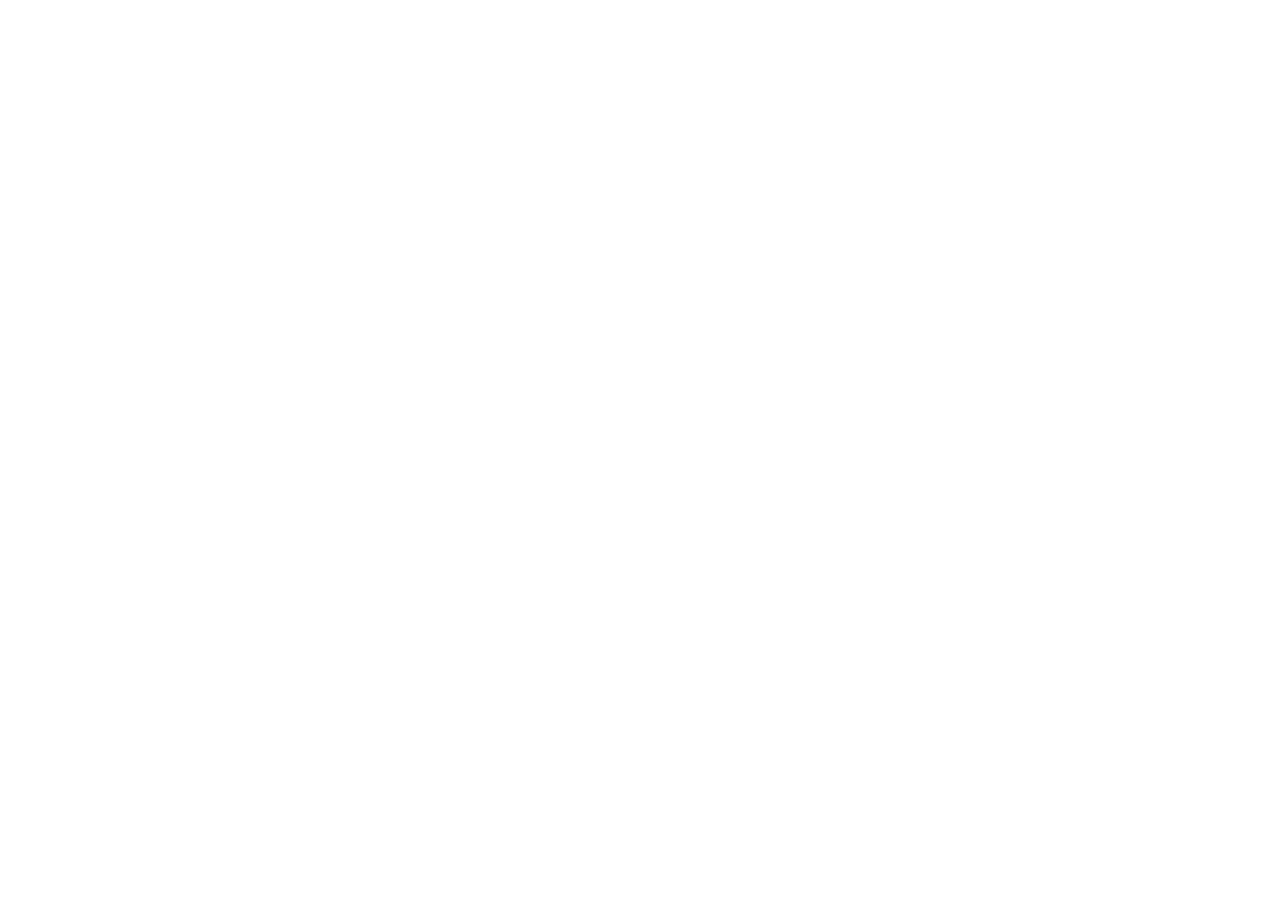
==== index.html @ 76b5f0b9 "first commit" ====
<!DOCTYPE html>
<html lang="en">
  <head>
    <meta charset="UTF-8" />
    <meta name="viewport" content="width=device-width, initial-scale=1.0" />
    <title>Profile | Raditya A. Rachmadie</title>
    <!-- Style CSS -->
    <link rel="stylesheet" href="style.css">
    <!-- Poppins font -->
    <link rel="preconnect" href="https://fonts.googleapis.com" />
    <link rel="preconnect" href="https://fonts.gstatic.com" crossorigin />
    <link
      href="https://fonts.googleapis.com/css2?family=Poppins:ital,wght@0,100;0,200;0,300;0,400;0,500;0,600;0,700;0,800;0,900;1,100;1,200;1,300;1,400;1,500;1,600;1,700;1,800;1,900&display=swap"
      rel="stylesheet"
    />
  </head>
  <body></body>
</html>
---- style.css ----
* {
  margin: 0;
  padding: 0;
}

body {
  font-family: 'poppins', sans-serif;
}
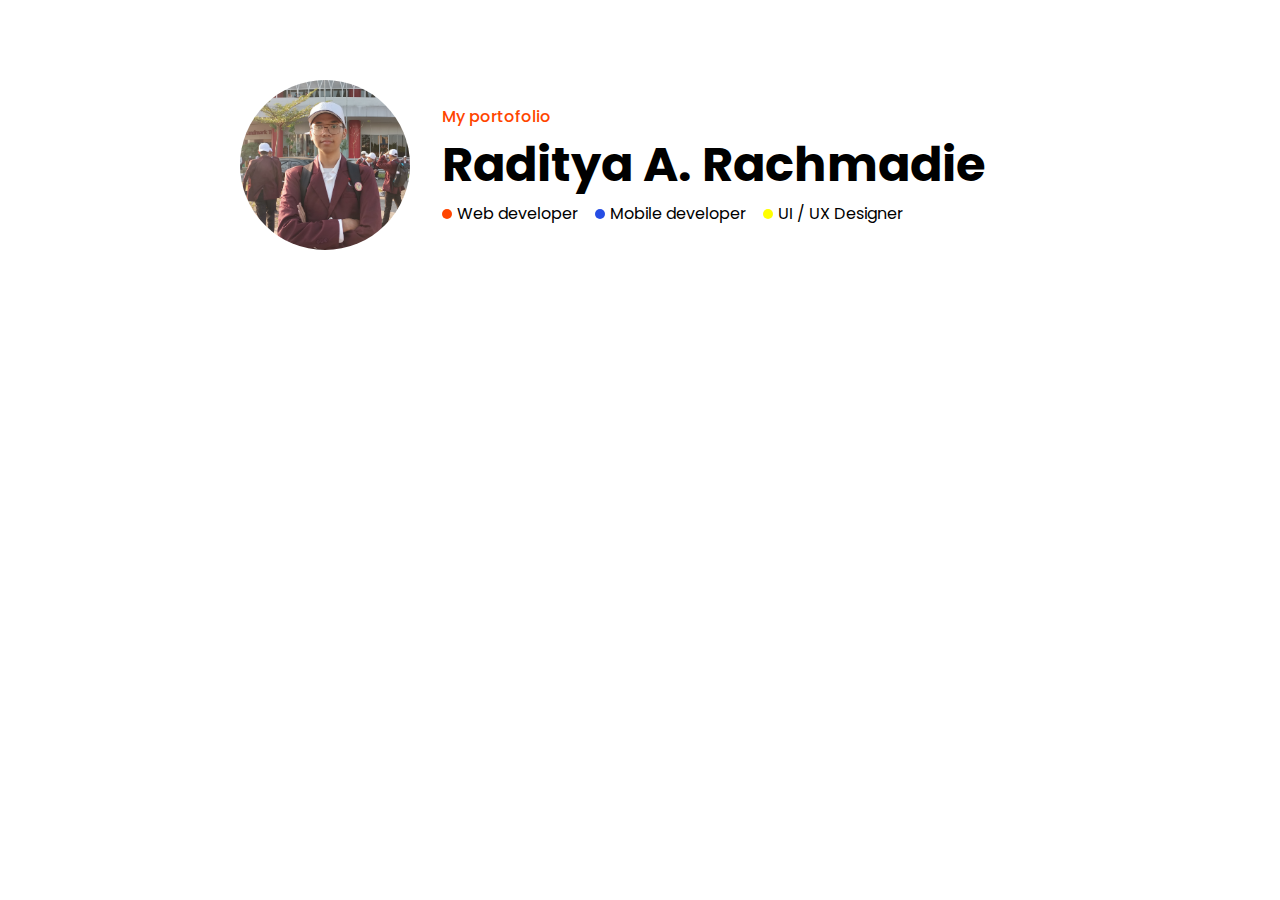
==== commit 26898144: "Feat: make header" ====
--- a/index.html
+++ b/index.html
@@ -14,5 +14,29 @@
       rel="stylesheet"
     />
   </head>
-  <body></body>
+  <body>
+    <header>
+      <img src="img/profile.jpg" alt="Photo of me">
+      <div class="header-information">
+        <p>My portofolio</p>
+        <h2>Raditya A. Rachmadie</h2>
+        <div class="role-wrapper">
+          <div class="role">
+            <div class="dot orange"></div>
+            <p>Web developer</p>
+          </div>
+          <div class="role">
+            <div class="dot blue"></div>
+            <p>Mobile developer</p>
+          </div>
+          <div class="role">
+            <div class="dot yellow"></div>
+            <p>UI / UX Designer</p>
+          </div>
+        </div>
+      </div>
+    </header>
+
+    <script src="script.js"></script>
+  </body>
 </html>
--- a/style.css
+++ b/style.css
@@ -3,6 +3,70 @@
   padding: 0;
 }
 
+:root {
+  --orange-primary: #FF4500;
+  --orange-secondary: #FFA500;
+  --blue-primary: #264DE4;
+  --yellow-primary: #FFFF00;
+}
+
 body {
   font-family: 'poppins', sans-serif;
+  padding: 5em 15em;
+}
+
+header {
+  display: flex;
+  align-items: center;
+  gap: 2em;
+}
+
+header > img {
+  width: 170px;
+  border-radius: 100%;
+  aspect-ratio: 1/1;
+  object-fit: cover;
+}
+
+.header-information {
+  display: flex;
+  flex-direction: column;
+}
+
+.header-information > p {
+  color: var(--orange-primary);
+  font-weight: 500;
+}
+
+.header-information > h2 {
+  font-size: 3rem;
+}
+
+.role-wrapper {
+  display: flex;
+  gap: 1em;
+}
+
+.role {
+  display: flex;
+  gap: 5px;
+  align-items: center;
+}
+
+.role > .dot {
+  width: 10px;
+  height: 10px;
+  border-radius: 100%;
+}
+
+.role > .dot.orange {
+  background-color: var(--orange-primary);
+}
+
+.role > .dot.blue {
+  background-color: var(--blue-primary);
+}
+
+.role > .dot.yellow {
+  background-color: var(--yellow-primary);
 }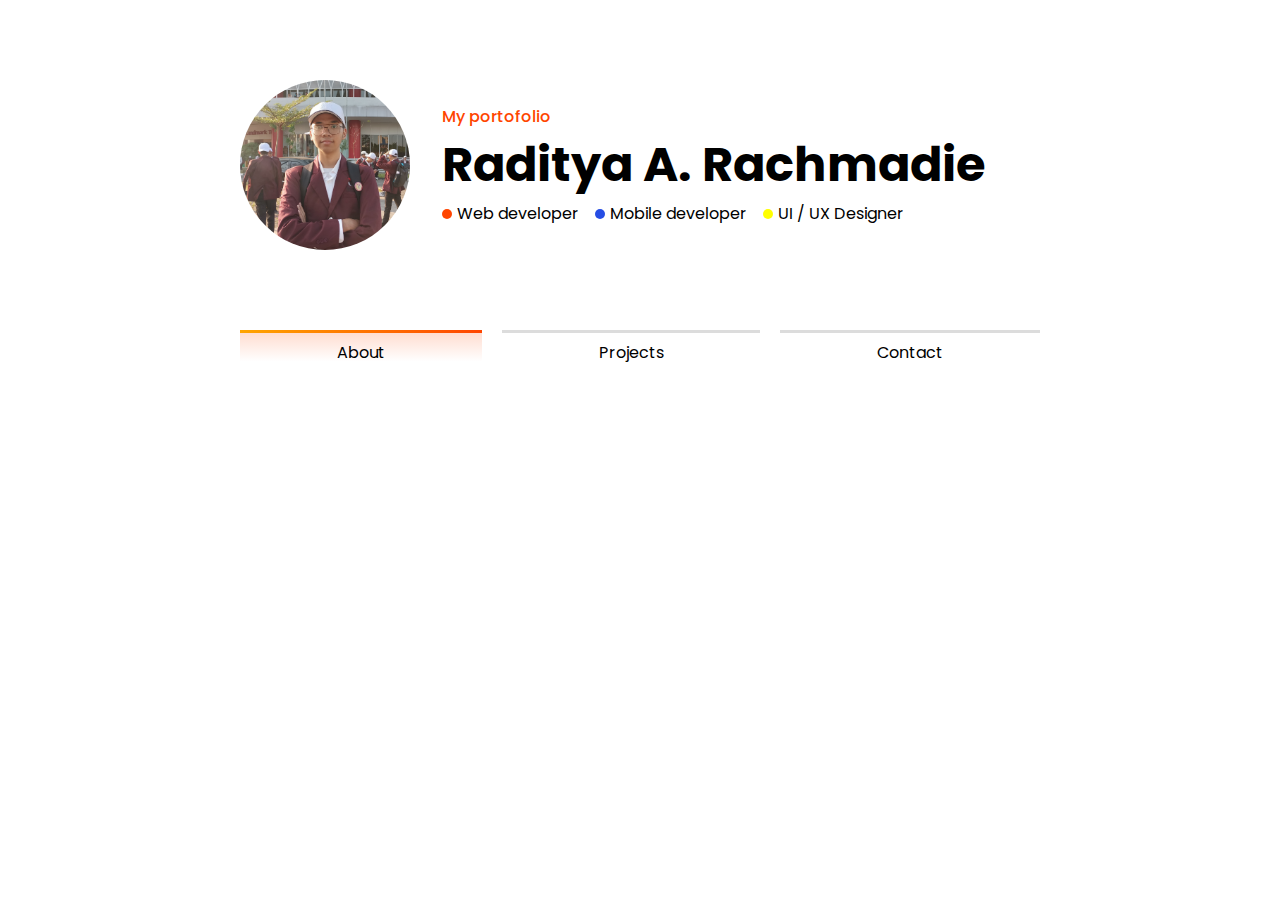
==== commit 84520097: "Feat: make navigation" ====
--- a/index.html
+++ b/index.html
@@ -37,6 +37,20 @@
       </div>
     </header>
 
+    <main>
+      <nav>
+        <a href="/" class="nav-link active">
+          <p>About</p>
+        </a>
+        <a href="/projects" class="nav-link">
+          <p>Projects</p>
+        </a>
+        <a href="/contact" class="nav-link">
+          <p>Contact</p>
+        </a>
+      </nav>
+    </main>
+
     <script src="script.js"></script>
   </body>
 </html>
--- a/style.css
+++ b/style.css
@@ -4,10 +4,12 @@
 }
 
 :root {
-  --orange-primary: #FF4500;
-  --orange-secondary: #FFA500;
-  --blue-primary: #264DE4;
-  --yellow-primary: #FFFF00;
+  --orange-primary: rgb(255, 69, 0);
+  --orange-primary-opacity: rgba(255, 69, 0, 0.2);
+  --orange-secondary: rgb(255, 165, 0);
+  --blue-primary: rgb(38, 77, 228);
+  --yellow-primary: rgb(255, 255, 0);
+  --gray-primary: rgb(220, 220, 220);
 }
 
 body {
@@ -69,4 +71,51 @@
 
 .role > .dot.yellow {
   background-color: var(--yellow-primary);
+}
+
+main {
+  margin-top: 5em;
+}
+
+nav {
+  display: flex;
+  gap: 20px;
+}
+
+.nav-link {
+  flex-grow: 1;
+  position: relative;
+  padding: 10px 0;
+  color: black;
+  text-decoration: none;
+}
+
+.nav-link::before {
+  content: '';
+  position: absolute;
+  top: 0;
+  width: 100%;
+  height: 3px;
+  background: var(--gray-primary);
+}
+
+.nav-link:hover::before {
+  background: linear-gradient(to right, var(--orange-secondary), var(--orange-primary));
+}
+
+.nav-link.active::before {
+  content: '';
+  position: absolute;
+  top: 0;
+  width: 100%;
+  height: 3px;
+  background: linear-gradient(to right, var(--orange-secondary), var(--orange-primary));
+}
+
+.nav-link.active {
+  background: linear-gradient(var(--orange-primary-opacity), white 70%);
+}
+
+.nav-link > p {
+  text-align: center;
 }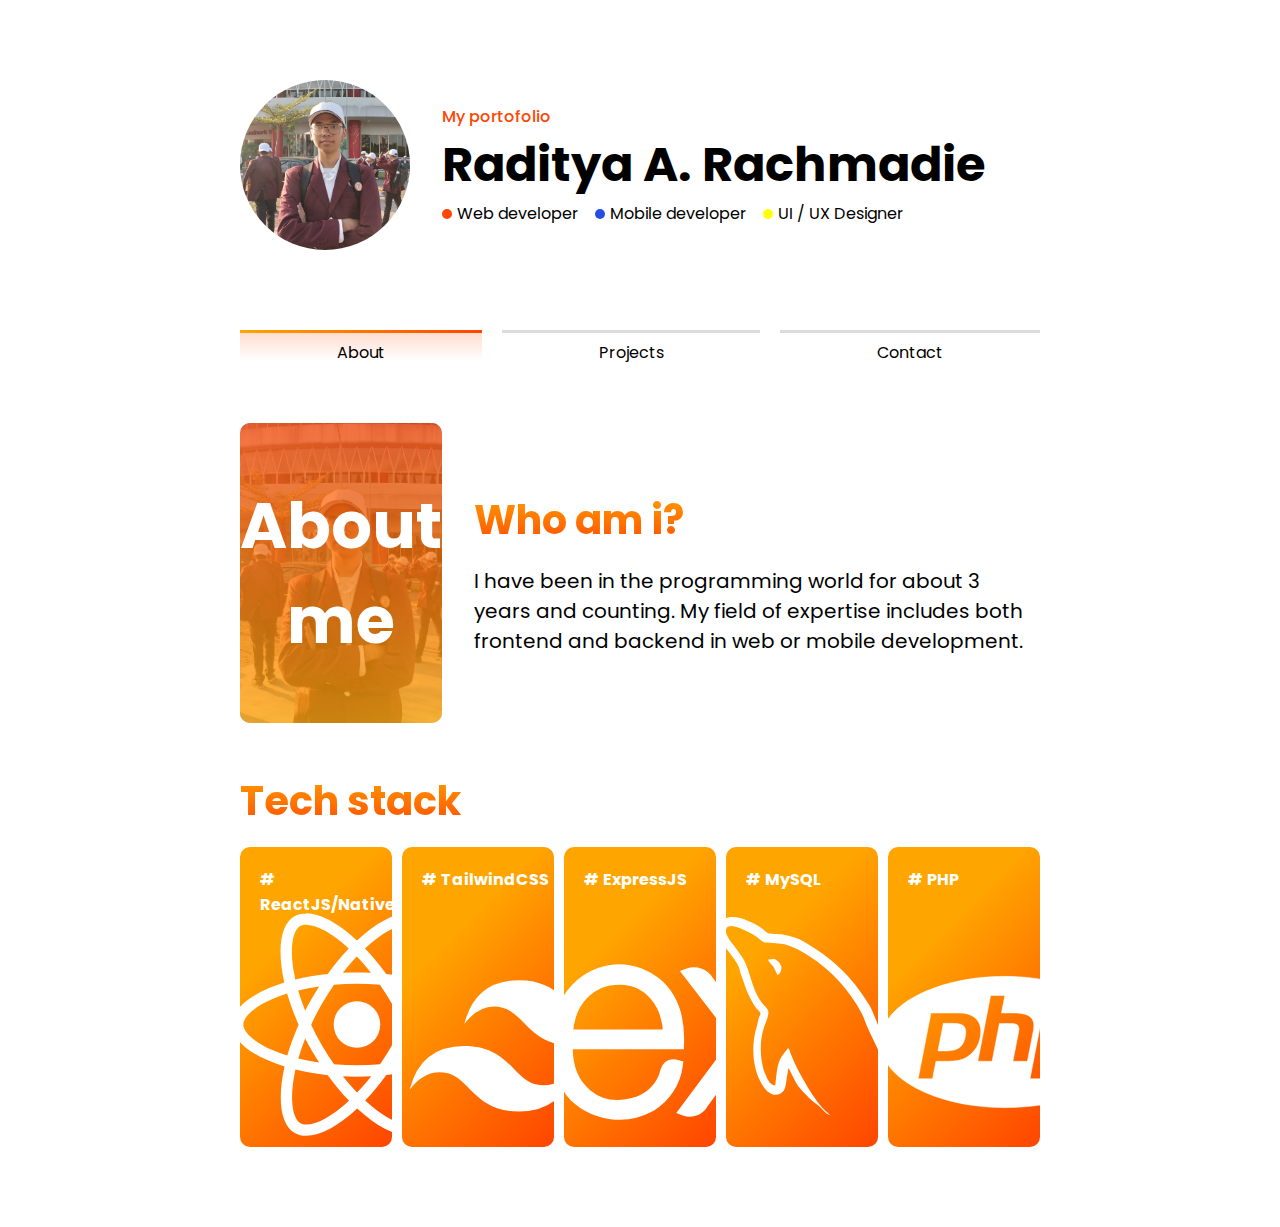
==== commit 8e18e5b9: "Feat: about page" ====
--- a/index.html
+++ b/index.html
@@ -49,6 +49,46 @@
           <p>Contact</p>
         </a>
       </nav>
+
+      <section class="about">
+        <div class="about-me">
+          <div class="about-title">
+            <img src="img/profile.jpg" alt="photo of me">
+            <div class="blur"></div>
+            <h2>About<br>me</h2>
+          </div>
+          <div class="about-info">
+            <h3>Who am i?</h3>
+            <p>I have been in the programming world for about 3 years and counting. My field of expertise includes both frontend and backend in web or mobile development.</p>
+          </div>
+        </div>
+      </section>
+
+      <section class="tech-stack">
+        <h3>Tech stack</h3>
+        <div class="tech-wrapper">
+          <div class="tech-card">
+            <h4># ReactJS/Native</h4>
+            <img src="img/react-2.svg" alt="React logo">
+          </div>
+          <div class="tech-card">
+            <h4># TailwindCSS</h4>
+            <img src="img/tailwind-css-2.svg" alt="Tailwind logo">
+          </div>
+          <div class="tech-card">
+            <h4># ExpressJS</h4>
+            <img src="img/expressjs-icon.svg" alt="Express logo">
+          </div>
+          <div class="tech-card">
+            <h4># MySQL</h4>
+            <img src="img/mysql-svgrepo-com.svg" alt="MySQL logo">
+          </div>
+          <div class="tech-card">
+            <h4># PHP</h4>
+            <img src="img/php01-svgrepo-com.svg" alt="PHP logo">
+          </div>
+        </div>
+      </section>
     </main>
 
     <script src="script.js"></script>
--- a/style.css
+++ b/style.css
@@ -13,7 +13,7 @@
 }
 
 body {
-  font-family: 'poppins', sans-serif;
+  font-family: "poppins", sans-serif;
   padding: 5em 15em;
 }
 
@@ -75,6 +75,9 @@
 
 main {
   margin-top: 5em;
+  display: flex;
+  flex-direction: column;
+  gap: 3rem;
 }
 
 nav {
@@ -91,7 +94,7 @@
 }
 
 .nav-link::before {
-  content: '';
+  content: "";
   position: absolute;
   top: 0;
   width: 100%;
@@ -100,16 +103,24 @@
 }
 
 .nav-link:hover::before {
-  background: linear-gradient(to right, var(--orange-secondary), var(--orange-primary));
+  background: linear-gradient(
+    to right,
+    var(--orange-secondary),
+    var(--orange-primary)
+  );
 }
 
 .nav-link.active::before {
-  content: '';
+  content: "";
   position: absolute;
   top: 0;
   width: 100%;
   height: 3px;
-  background: linear-gradient(to right, var(--orange-secondary), var(--orange-primary));
+  background: linear-gradient(
+    to right,
+    var(--orange-secondary),
+    var(--orange-primary)
+  );
 }
 
 .nav-link.active {
@@ -118,4 +129,110 @@
 
 .nav-link > p {
   text-align: center;
-}+}
+
+.about {
+  display: flex;
+  flex-direction: column;
+  gap: 3em;
+}
+
+.about-me {
+  display: flex;
+  align-items: center;
+  gap: 2em;
+}
+
+.about-title {
+  width: 400px;
+  height: 300px;
+  position: relative;
+  display: flex;
+  align-items: center;
+  justify-content: center;
+}
+
+.about-title > img {
+  border-radius: 10px;
+  width: 100%;
+  height: 100%;
+  object-fit: cover;
+  border-radius: 10px;
+  position: absolute;
+  z-index: -1;
+}
+
+.about-title > h2 {
+  color: white;
+  text-align: center;
+  font-size: 4rem;
+  z-index: 1;
+}
+
+.blur {
+  border-radius: 10px;
+  position: absolute;
+  background: linear-gradient(var(--orange-primary), var(--orange-secondary));
+  width: 100%;
+  height: 100%;
+  opacity: 70%;
+  z-index: 0;
+}
+
+.about-info {
+  display: flex;
+  flex-direction: column;
+  gap: 1em;
+}
+
+h3 {
+  font-size: 2.5rem;
+  background: -webkit-linear-gradient(
+    90deg,
+    var(--orange-primary),
+    var(--orange-secondary)
+  );
+  background-clip: text;
+  -webkit-background-clip: text;
+  -webkit-text-fill-color: transparent;
+}
+
+.about-info > p {
+  font-size: 1.25rem;
+}
+
+.tech-wrapper {
+  margin-top: 1em;
+  display: flex;
+  gap: 10px;
+}
+
+.tech-card {
+  background: linear-gradient(
+    -45deg,
+    var(--orange-primary),
+    var(--orange-secondary) 70%
+  );
+  width: 250px;
+  height: 300px;
+  border-radius: 10px;
+  position: relative;
+}
+
+.tech-card > img {
+  width: 250px;
+  position: absolute;
+  right: -90px;
+  bottom: -70px;
+}
+
+.tech-card > img:nth-child(2) {
+  bottom: -20px;
+}
+
+.tech-card > h4 {
+  color: white;
+  position: relative;
+  top: 20px;
+  left: 20px;
+}
